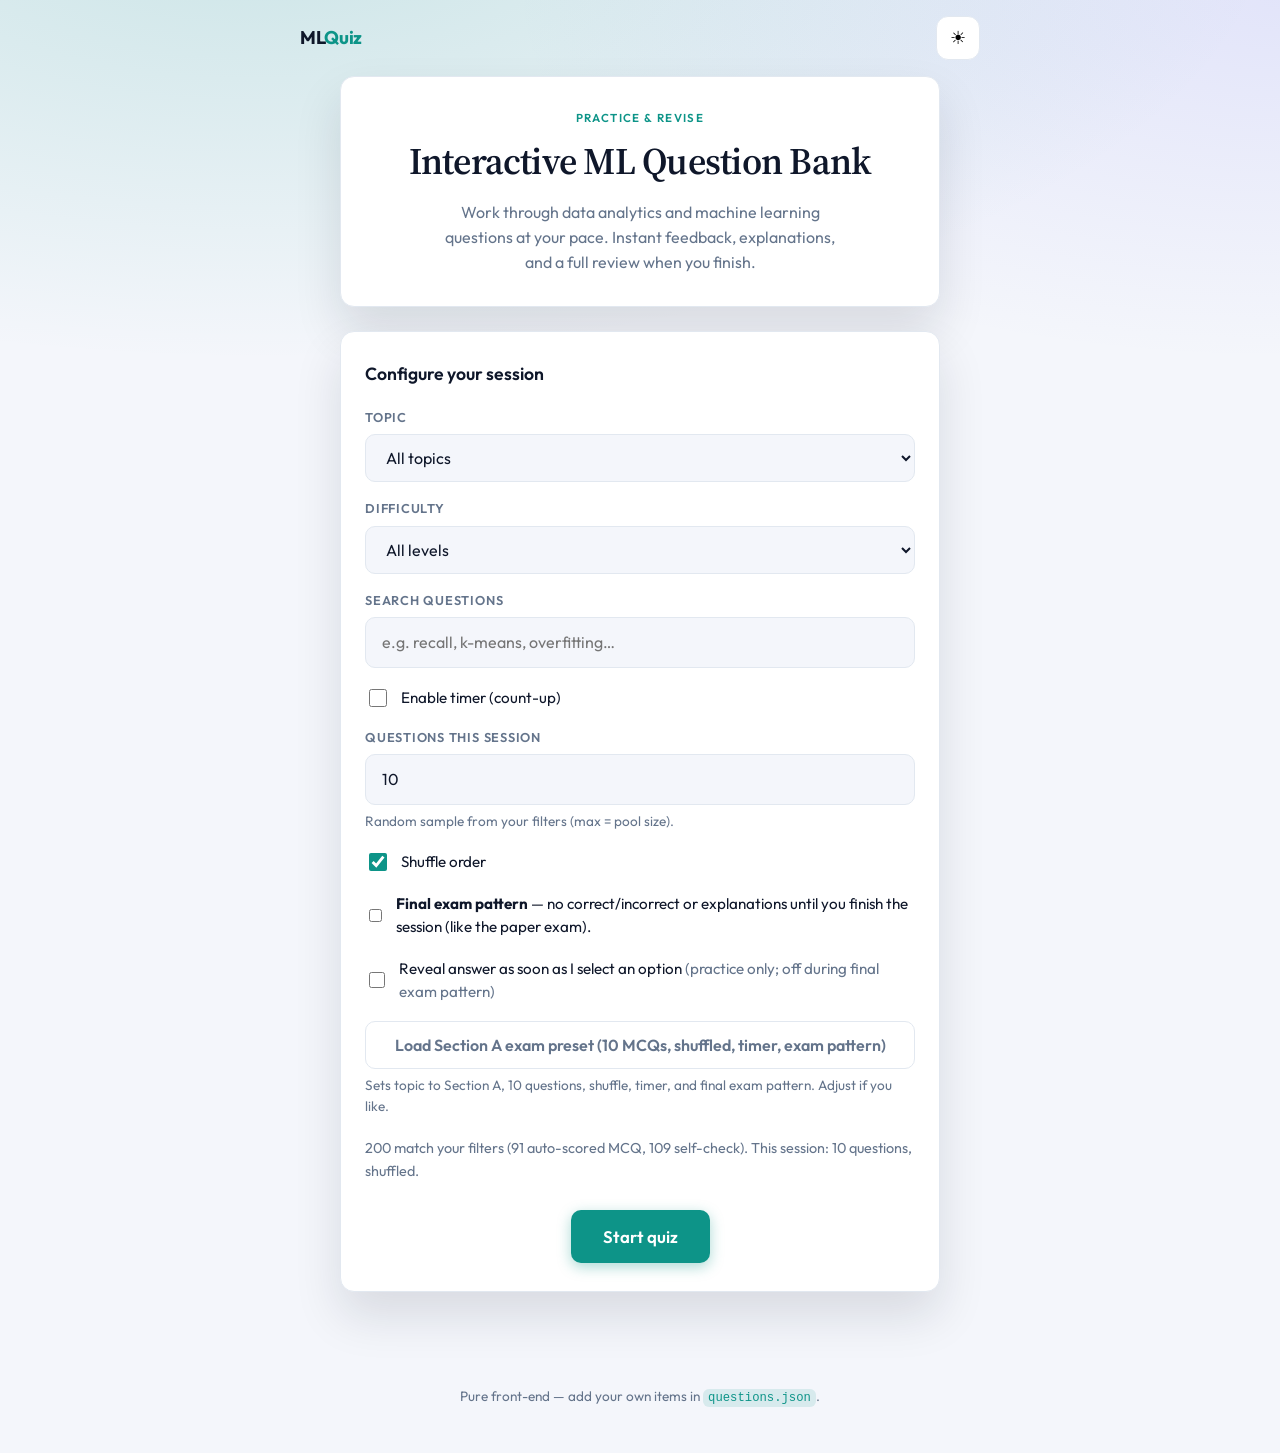
==== index.html @ 60c49401 "Add interactive ML quiz app Introduce a complete static quiz web app: index.html, quiz.html, result." ====
<!DOCTYPE html>
<html lang="en">
  <head>
    <meta charset="UTF-8" />
    <meta name="viewport" content="width=device-width, initial-scale=1.0" />
    <title>Interactive ML Question Bank</title>
    <link rel="preconnect" href="https://fonts.googleapis.com" />
    <link rel="preconnect" href="https://fonts.gstatic.com" crossorigin />
    <link
      href="https://fonts.googleapis.com/css2?family=Outfit:wght@400;500;600;700&family=Source+Serif+4:ital,opsz,wght@0,8..60,400;0,8..60,600;1,8..60,400&display=swap"
      rel="stylesheet"
    />
    <link rel="stylesheet" href="styles.css" />
  </head>
  <body data-page="home">
    <div class="bg-mesh" aria-hidden="true"></div>
    <header class="site-header">
      <a href="index.html" class="logo">ML<span>Quiz</span></a>
      <button type="button" class="btn-icon theme-toggle" aria-label="Toggle dark mode" title="Theme">
        <span class="icon-sun" aria-hidden="true">☀</span>
        <span class="icon-moon" aria-hidden="true">☾</span>
      </button>
    </header>

    <main class="home-main">
      <section class="hero card-elevated animate-in">
        <p class="eyebrow">Practice & revise</p>
        <h1>Interactive ML Question Bank</h1>
        <p class="lead">
          Work through data analytics and machine learning questions at your pace. Instant feedback,
          explanations, and a full review when you finish.
        </p>
      </section>

      <section class="setup-panel card-elevated animate-in delay-1">
        <h2 class="panel-title">Configure your session</h2>

        <div class="form-grid">
          <label class="field">
            <span class="field-label">Topic</span>
            <select id="topicSelect" class="input-select">
              <option value="">All topics</option>
            </select>
          </label>

          <label class="field">
            <span class="field-label">Difficulty</span>
            <select id="difficultySelect" class="input-select">
              <option value="">All levels</option>
              <option value="easy">Easy</option>
              <option value="medium">Medium</option>
              <option value="hard">Hard</option>
            </select>
          </label>

          <label class="field field-full">
            <span class="field-label">Search questions</span>
            <input
              type="search"
              id="searchInput"
              class="input-text"
              placeholder="e.g. recall, k-means, overfitting…"
              autocomplete="off"
            />
          </label>

          <label class="field field-row field-full">
            <input type="checkbox" id="timerToggle" class="input-check" />
            <span class="check-label">Enable timer (count-up)</span>
          </label>

          <label class="field">
            <span class="field-label">Questions this session</span>
            <input
              type="number"
              id="sessionSizeInput"
              class="input-text"
              min="1"
              value="10"
              inputmode="numeric"
            />
            <span class="muted small">Random sample from your filters (max = pool size).</span>
          </label>

          <label class="field field-row field-full">
            <input type="checkbox" id="shuffleToggle" class="input-check" checked />
            <span class="check-label">Shuffle order</span>
          </label>

          <label class="field field-row field-full">
            <input type="checkbox" id="examPatternToggle" class="input-check" />
            <span class="check-label"
              ><strong>Final exam pattern</strong> — no correct/incorrect or explanations until you finish the session (like the paper exam).</span
            >
          </label>

          <label class="field field-row field-full">
            <input type="checkbox" id="autoRevealToggle" class="input-check" />
            <span class="check-label"
              >Reveal answer as soon as I select an option <span class="muted">(practice only; off during final exam pattern)</span></span
            >
          </label>

          <div class="field field-full">
            <button type="button" id="examPresetBtn" class="btn btn-ghost" style="width: 100%">
              Load Section A exam preset (10 MCQs, shuffled, timer, exam pattern)
            </button>
            <span class="muted small">Sets topic to Section A, 10 questions, shuffle, timer, and final exam pattern. Adjust if you like.</span>
          </div>
        </div>

        <p id="questionCountHint" class="hint muted">Loading question bank…</p>

        <div class="actions">
          <button type="button" id="startBtn" class="btn btn-primary btn-lg">Start quiz</button>
        </div>
      </section>
    </main>

    <footer class="site-footer muted">
      <p>Pure front-end — add your own items in <code>questions.json</code>.</p>
    </footer>

    <script src="script.js"></script>
  </body>
</html>
---- styles.css ----
/* ===== Design tokens ===== */
:root {
  --font-sans: "Outfit", system-ui, sans-serif;
  --font-serif: "Source Serif 4", Georgia, serif;
  --radius: 14px;
  --radius-sm: 10px;
  --shadow: 0 4px 24px rgba(15, 23, 42, 0.08);
  --shadow-lg: 0 24px 48px rgba(15, 23, 42, 0.12);
  --transition: 0.28s cubic-bezier(0.4, 0, 0.2, 1);
  --bg: #f4f6fb;
  --bg-card: #ffffff;
  --text: #0f172a;
  --text-muted: #64748b;
  --border: #e2e8f0;
  --accent: #0d9488;
  --accent-hover: #0f766e;
  --accent-soft: rgba(13, 148, 136, 0.12);
  --danger: #dc2626;
  --danger-soft: rgba(220, 38, 38, 0.1);
  --ok: #059669;
  --ok-soft: rgba(5, 150, 105, 0.12);
  --ring: rgba(13, 148, 136, 0.45);
}

html[data-theme="dark"] {
  --bg: #0c1222;
  --bg-card: #151d2e;
  --text: #f1f5f9;
  --text-muted: #94a3b8;
  --border: #2d3a52;
  --shadow: 0 4px 24px rgba(0, 0, 0, 0.35);
  --shadow-lg: 0 24px 48px rgba(0, 0, 0, 0.45);
  --accent-soft: rgba(45, 212, 191, 0.15);
  --danger-soft: rgba(248, 113, 113, 0.15);
  --ok-soft: rgba(52, 211, 153, 0.15);
  --ring: rgba(45, 212, 191, 0.5);
}

*,
*::before,
*::after {
  box-sizing: border-box;
}

html {
  scroll-behavior: smooth;
}

body {
  margin: 0;
  min-height: 100vh;
  font-family: var(--font-sans);
  font-size: 1rem;
  line-height: 1.55;
  color: var(--text);
  background: var(--bg);
  transition: background-color var(--transition), color var(--transition);
}

.bg-mesh {
  position: fixed;
  inset: 0;
  z-index: -1;
  background:
    radial-gradient(ellipse 80% 50% at 20% -10%, rgba(13, 148, 136, 0.18), transparent),
    radial-gradient(ellipse 60% 40% at 100% 0%, rgba(99, 102, 241, 0.12), transparent),
    var(--bg);
  pointer-events: none;
  transition: opacity var(--transition);
}

html[data-theme="dark"] .bg-mesh {
  background:
    radial-gradient(ellipse 80% 50% at 20% -10%, rgba(45, 212, 191, 0.08), transparent),
    radial-gradient(ellipse 60% 40% at 100% 0%, rgba(129, 140, 248, 0.1), transparent),
    var(--bg);
}

code {
  font-size: 0.9em;
  padding: 0.15em 0.4em;
  border-radius: 6px;
  background: var(--accent-soft);
  color: var(--accent);
}

.muted {
  color: var(--text-muted);
}

.small {
  font-size: 0.85rem;
}

.hidden {
  display: none !important;
}

/* ===== Header ===== */
.site-header {
  display: flex;
  align-items: center;
  justify-content: space-between;
  padding: 1rem 1.25rem;
  max-width: 720px;
  margin: 0 auto;
}

.quiz-header {
  max-width: 640px;
}

.logo {
  font-weight: 700;
  font-size: 1.15rem;
  color: var(--text);
  text-decoration: none;
  letter-spacing: -0.02em;
}

.logo span {
  color: var(--accent);
}

.subtle-link {
  font-weight: 600;
  color: var(--text-muted);
  text-decoration: none;
  transition: color var(--transition);
}

.subtle-link:hover {
  color: var(--accent);
}

.quiz-header-meta {
  display: flex;
  align-items: center;
  gap: 0.75rem;
}

.timer-chip,
.score-chip {
  font-size: 0.85rem;
  padding: 0.35rem 0.75rem;
  border-radius: 999px;
  background: var(--bg-card);
  border: 1px solid var(--border);
  box-shadow: var(--shadow);
}

.score-chip strong {
  color: var(--accent);
}

.btn-icon {
  width: 44px;
  height: 44px;
  border-radius: 12px;
  border: 1px solid var(--border);
  background: var(--bg-card);
  cursor: pointer;
  display: grid;
  place-items: center;
  font-size: 1.1rem;
  transition: transform var(--transition), border-color var(--transition), background var(--transition);
}

.btn-icon:hover {
  transform: scale(1.05);
  border-color: var(--accent);
}

.theme-toggle .icon-moon {
  display: none;
}

html[data-theme="dark"] .theme-toggle .icon-sun {
  display: none;
}

html[data-theme="dark"] .theme-toggle .icon-moon {
  display: inline;
}

/* ===== Home ===== */
.home-main,
.quiz-main,
.result-main {
  max-width: 640px;
  margin: 0 auto;
  padding: 0 1.25rem 3rem;
}

.hero {
  text-align: center;
  padding: 2rem 1.5rem;
  margin-bottom: 1.5rem;
}

.eyebrow {
  text-transform: uppercase;
  letter-spacing: 0.12em;
  font-size: 0.72rem;
  font-weight: 600;
  color: var(--accent);
  margin: 0 0 0.75rem;
}

.hero h1 {
  font-family: var(--font-serif);
  font-size: clamp(1.75rem, 5vw, 2.35rem);
  font-weight: 600;
  line-height: 1.2;
  margin: 0 0 1rem;
  letter-spacing: -0.02em;
}

.lead {
  margin: 0;
  color: var(--text-muted);
  max-width: 36ch;
  margin-inline: auto;
}

.card-elevated {
  background: var(--bg-card);
  border: 1px solid var(--border);
  border-radius: var(--radius);
  box-shadow: var(--shadow-lg);
}

.setup-panel {
  padding: 1.75rem 1.5rem;
}

.panel-title {
  font-size: 1.1rem;
  margin: 0 0 1.25rem;
  font-weight: 600;
}

.form-grid {
  display: grid;
  gap: 1.1rem;
}

.field {
  display: flex;
  flex-direction: column;
  gap: 0.4rem;
}

.field-full {
  grid-column: 1 / -1;
}

.field-row {
  flex-direction: row;
  align-items: center;
  gap: 0.65rem;
}

.field-label {
  font-size: 0.8rem;
  font-weight: 600;
  color: var(--text-muted);
  text-transform: uppercase;
  letter-spacing: 0.06em;
}

.input-select,
.input-text {
  font: inherit;
  padding: 0.75rem 1rem;
  border-radius: var(--radius-sm);
  border: 1px solid var(--border);
  background: var(--bg);
  color: var(--text);
  transition: border-color var(--transition), box-shadow var(--transition);
}

.input-select:focus,
.input-text:focus {
  outline: none;
  border-color: var(--accent);
  box-shadow: 0 0 0 3px var(--ring);
}

.input-check {
  width: 1.15rem;
  height: 1.15rem;
  accent-color: var(--accent);
}

.check-label {
  font-size: 0.95rem;
}

.hint {
  margin: 1.25rem 0 0;
  font-size: 0.9rem;
}

.actions {
  margin-top: 1.75rem;
  display: flex;
  justify-content: center;
}

.btn {
  display: inline-flex;
  align-items: center;
  justify-content: center;
  padding: 0.65rem 1.35rem;
  border-radius: var(--radius-sm);
  font: inherit;
  font-weight: 600;
  cursor: pointer;
  text-decoration: none;
  border: none;
  transition: transform 0.2s ease, background var(--transition), color var(--transition), box-shadow var(--transition);
}

.btn:disabled {
  opacity: 0.45;
  cursor: not-allowed;
  transform: none;
}

.btn:not(:disabled):active {
  transform: scale(0.98);
}

.btn-primary {
  background: var(--accent);
  color: #fff;
  box-shadow: 0 4px 14px rgba(13, 148, 136, 0.35);
}

.btn-primary:hover:not(:disabled) {
  background: var(--accent-hover);
}

.btn-secondary {
  background: var(--border);
  color: var(--text);
}

.btn-secondary:hover:not(:disabled) {
  filter: brightness(0.95);
}

html[data-theme="dark"] .btn-secondary {
  background: #2d3a52;
}

.btn-ghost {
  background: transparent;
  color: var(--text-muted);
  border: 1px solid var(--border);
}

.btn-ghost:hover:not(:disabled) {
  border-color: var(--accent);
  color: var(--accent);
}

.btn-lg {
  padding: 0.85rem 2rem;
  font-size: 1.05rem;
}

.site-footer {
  text-align: center;
  padding: 2rem 1rem;
  font-size: 0.85rem;
}

/* ===== Quiz ===== */
.progress-wrap {
  margin-bottom: 1.25rem;
}

.progress-label {
  display: flex;
  justify-content: space-between;
  align-items: center;
  margin-bottom: 0.5rem;
  font-size: 0.9rem;
  font-weight: 500;
}

.progress-track {
  height: 8px;
  border-radius: 999px;
  background: var(--border);
  overflow: hidden;
}

.progress-fill {
  height: 100%;
  width: 0%;
  border-radius: 999px;
  background: linear-gradient(90deg, var(--accent), #6366f1);
  transition: width 0.45s cubic-bezier(0.4, 0, 0.2, 1);
}

.badge {
  display: inline-block;
  font-size: 0.72rem;
  font-weight: 600;
  text-transform: uppercase;
  letter-spacing: 0.05em;
  padding: 0.25rem 0.55rem;
  border-radius: 6px;
  background: var(--accent-soft);
  color: var(--accent);
}

.badge-diff.easy {
  background: var(--ok-soft);
  color: var(--ok);
}

.badge-diff.medium {
  background: rgba(234, 179, 8, 0.15);
  color: #ca8a04;
}

html[data-theme="dark"] .badge-diff.medium {
  color: #fbbf24;
}

.badge-diff.hard {
  background: var(--danger-soft);
  color: var(--danger);
}

.question-card {
  padding: 1.75rem 1.5rem 2rem;
  transition: opacity var(--transition), transform var(--transition);
}

.question-card.fade-out {
  opacity: 0;
  transform: translateX(-12px);
}

.question-card.fade-in {
  animation: cardIn 0.45s ease forwards;
}

@keyframes cardIn {
  from {
    opacity: 0;
    transform: translateX(12px);
  }
  to {
    opacity: 1;
    transform: translateX(0);
  }
}

.question-meta {
  display: flex;
  flex-wrap: wrap;
  gap: 0.5rem;
  margin-bottom: 1rem;
}

.question-text {
  font-family: var(--font-serif);
  font-size: 1.2rem;
  font-weight: 600;
  line-height: 1.45;
  margin: 0 0 1.25rem;
}

.question-text.pre-wrap,
.pre-wrap {
  white-space: pre-wrap;
}

.question-text.pre-wrap {
  font-size: 1.05rem;
  font-weight: 500;
}

.self-check-hint {
  margin: 0;
  padding: 1rem 1.1rem;
  border-radius: var(--radius-sm);
  border: 1px dashed var(--border);
  background: var(--bg);
  font-size: 0.95rem;
}

.review-status.practice {
  background: var(--accent-soft);
  color: var(--accent);
}

.options-list {
  list-style: none;
  margin: 0 0 1.5rem;
  padding: 0;
  display: flex;
  flex-direction: column;
  gap: 0.65rem;
}

.option-item {
  margin: 0;
}

.option-btn {
  width: 100%;
  text-align: left;
  padding: 1rem 1.1rem;
  border-radius: var(--radius-sm);
  border: 2px solid var(--border);
  background: var(--bg);
  color: var(--text);
  font: inherit;
  cursor: pointer;
  transition: border-color var(--transition), background var(--transition), transform 0.2s ease;
}

.option-btn:hover:not(:disabled) {
  border-color: var(--accent);
  transform: translateX(4px);
}

.option-btn.selected {
  border-color: var(--accent);
  background: var(--accent-soft);
}

.option-btn.correct {
  border-color: var(--ok);
  background: var(--ok-soft);
}

.option-btn.wrong {
  border-color: var(--danger);
  background: var(--danger-soft);
}

.option-btn:disabled {
  cursor: default;
}

.quiz-actions-row {
  display: flex;
  flex-wrap: wrap;
  gap: 0.65rem;
  justify-content: space-between;
  align-items: center;
}

.quiz-actions-row .btn-primary {
  margin-left: auto;
}

.feedback-panel {
  margin-top: 1.5rem;
  padding-top: 1.5rem;
  border-top: 1px solid var(--border);
  animation: fadeUp 0.4s ease;
}

@keyframes fadeUp {
  from {
    opacity: 0;
    transform: translateY(8px);
  }
  to {
    opacity: 1;
    transform: translateY(0);
  }
}

.feedback-verdict {
  font-weight: 700;
  font-size: 1.05rem;
  margin: 0 0 1rem;
}

.feedback-verdict.ok {
  color: var(--ok);
}

.feedback-verdict.bad {
  color: var(--danger);
}

.explanation-title {
  font-size: 0.8rem;
  text-transform: uppercase;
  letter-spacing: 0.08em;
  color: var(--text-muted);
  margin: 0 0 0.35rem;
}

.explanation-text {
  margin: 0;
  color: var(--text-muted);
  font-size: 0.95rem;
}

/* ===== Results ===== */
.result-main {
  max-width: 720px;
}

.result-hero {
  padding: 2rem 1.5rem;
  margin-bottom: 2rem;
  text-align: center;
}

.result-hero h1 {
  font-family: var(--font-serif);
  margin: 0 0 1.5rem;
}

.result-stats {
  display: flex;
  flex-direction: column;
  align-items: center;
  gap: 1.5rem;
}

@media (min-width: 540px) {
  .result-stats {
    flex-direction: row;
    justify-content: center;
    align-items: center;
  }
}

.stat-ring-wrap {
  position: relative;
  width: 120px;
  height: 120px;
}

.stat-ring {
  width: 120px;
  height: 120px;
  transform: rotate(-90deg);
}

.ring-bg {
  fill: none;
  stroke: var(--border);
  stroke-width: 10;
}

.ring-fg {
  fill: none;
  stroke: var(--accent);
  stroke-width: 10;
  stroke-linecap: round;
  stroke-dasharray: 326.73;
  stroke-dashoffset: 326.73;
  transition: stroke-dashoffset 1s cubic-bezier(0.4, 0, 0.2, 1);
}

.stat-ring-label {
  position: absolute;
  inset: 0;
  display: flex;
  flex-direction: column;
  align-items: center;
  justify-content: center;
}

.stat-pct {
  font-size: 1.5rem;
  font-weight: 700;
}

.stat-grid {
  display: grid;
  grid-template-columns: repeat(auto-fill, minmax(120px, 1fr));
  gap: 1rem;
  text-align: center;
}

.stat-item {
  padding: 0.75rem 1rem;
  border-radius: var(--radius-sm);
  background: var(--bg);
  border: 1px solid var(--border);
}

.stat-value {
  display: block;
  font-size: 1.35rem;
  font-weight: 700;
}

.stat-wrong .stat-value {
  color: var(--danger);
}

.stat-label {
  font-size: 0.75rem;
  text-transform: uppercase;
  letter-spacing: 0.06em;
  color: var(--text-muted);
}

.result-actions {
  flex-wrap: wrap;
  gap: 0.75rem;
}

.review-section {
  margin-bottom: 2rem;
}

.review-hint {
  margin: -0.5rem 0 1rem;
  font-size: 0.9rem;
}

.review-item {
  border: 1px solid var(--border);
  border-radius: var(--radius-sm);
  margin-bottom: 0.65rem;
  overflow: hidden;
  background: var(--bg-card);
  transition: box-shadow var(--transition);
}

.review-item[open] {
  box-shadow: var(--shadow);
}

.review-summary {
  padding: 1rem 1.1rem;
  cursor: pointer;
  font-weight: 600;
  list-style: none;
  display: flex;
  align-items: flex-start;
  gap: 0.75rem;
  transition: background var(--transition);
}

.review-summary::-webkit-details-marker {
  display: none;
}

.review-summary:hover {
  background: var(--bg);
}

.review-status {
  flex-shrink: 0;
  font-size: 0.75rem;
  padding: 0.2rem 0.5rem;
  border-radius: 6px;
  font-weight: 700;
}

.review-status.ok {
  background: var(--ok-soft);
  color: var(--ok);
}

.review-status.bad {
  background: var(--danger-soft);
  color: var(--danger);
}

.review-q {
  flex: 1;
  font-size: 0.95rem;
  line-height: 1.4;
}

.review-body {
  padding: 0 1.1rem 1.1rem;
  border-top: 1px solid var(--border);
  font-size: 0.9rem;
  color: var(--text-muted);
}

.review-body p {
  margin: 0.5rem 0;
}

/* ===== Animations (home) ===== */
.animate-in {
  opacity: 0;
  animation: fadeUp 0.55s ease forwards;
}

.animate-in.delay-1 {
  animation-delay: 0.12s;
}

@media (prefers-reduced-motion: reduce) {
  *,
  *::before,
  *::after {
    animation-duration: 0.01ms !important;
    animation-iteration-count: 1 !important;
    transition-duration: 0.01ms !important;
  }

  .progress-fill {
    transition: none;
  }
}
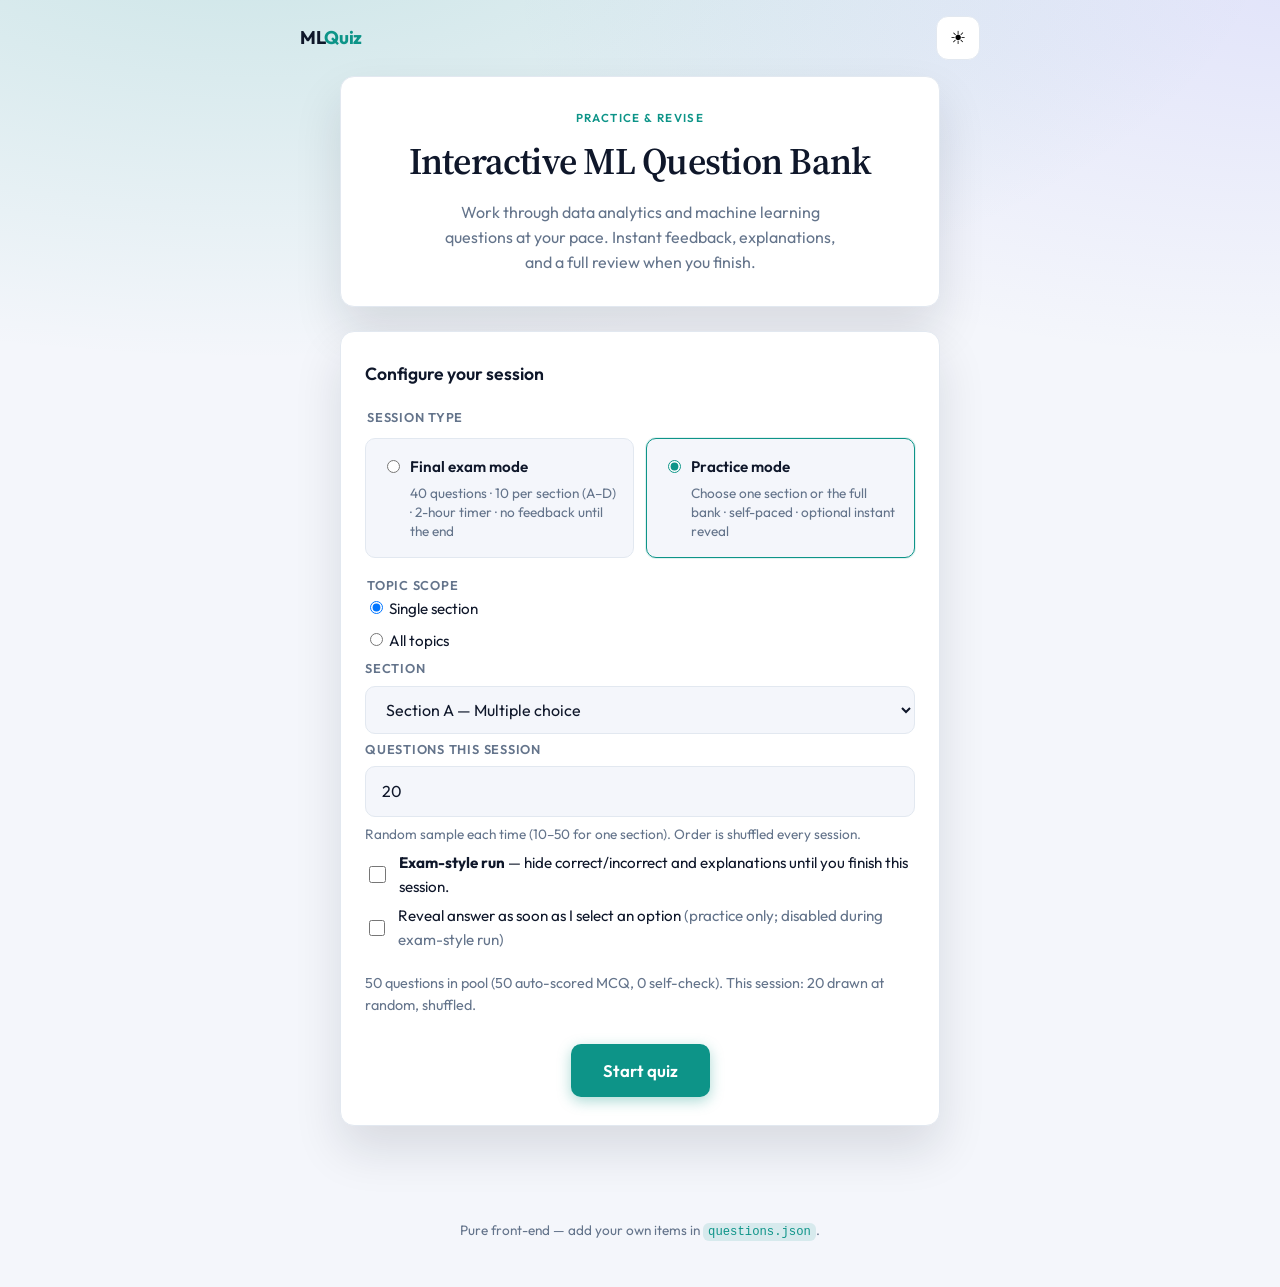
==== commit e35aa6c1: "Updated Flow" ====
--- a/index.html
+++ b/index.html
@@ -36,76 +36,87 @@
         <h2 class="panel-title">Configure your session</h2>
 
         <div class="form-grid">
-          <label class="field">
-            <span class="field-label">Topic</span>
-            <select id="topicSelect" class="input-select">
-              <option value="">All topics</option>
-            </select>
-          </label>
+          <fieldset class="field field-full mode-phase">
+            <legend class="field-label">Session type</legend>
+            <div class="mode-picker" role="radiogroup" aria-label="Session type">
+              <label class="mode-card">
+                <input type="radio" name="sessionFlow" value="final_exam" id="flowFinalExam" />
+                <span class="mode-card-title">Final exam mode</span>
+                <span class="mode-card-desc muted small">40 questions · 10 per section (A–D) · 2-hour timer · no feedback until the end</span>
+              </label>
+              <label class="mode-card">
+                <input type="radio" name="sessionFlow" value="practice" id="flowPractice" checked />
+                <span class="mode-card-title">Practice mode</span>
+                <span class="mode-card-desc muted small">Choose one section or the full bank · self-paced · optional instant reveal</span>
+              </label>
+            </div>
+          </fieldset>
 
-          <label class="field">
-            <span class="field-label">Difficulty</span>
-            <select id="difficultySelect" class="input-select">
-              <option value="">All levels</option>
-              <option value="easy">Easy</option>
-              <option value="medium">Medium</option>
-              <option value="hard">Hard</option>
-            </select>
-          </label>
+          <div id="panelFinalExam" class="field field-full hidden" aria-live="polite">
+            <div class="exam-summary">
+              <p class="exam-summary-lead">
+                You are about to start a <strong>40-question</strong> balanced exam with a <strong>2-hour</strong> countdown timer.
+              </p>
+              <p class="muted small">
+                Questions are drawn at random: exactly <strong>10</strong> from each of sections <strong>A</strong>, <strong>B</strong>,
+                <strong>C</strong>, and <strong>D</strong>, then shuffled. You will not see correct answers or explanations until you finish.
+              </p>
+            </div>
+            <ul class="exam-summary-table muted small">
+              <li><span>Questions</span><span>40 (fixed)</span></li>
+              <li><span>Timer</span><span>120 minutes (countdown)</span></li>
+              <li><span>Distribution</span><span>10 per section, random</span></li>
+            </ul>
+          </div>
 
-          <label class="field field-full">
-            <span class="field-label">Search questions</span>
-            <input
-              type="search"
-              id="searchInput"
-              class="input-text"
-              placeholder="e.g. recall, k-means, overfitting…"
-              autocomplete="off"
-            />
-          </label>
+          <div id="panelPractice" class="field field-full practice-config">
+            <fieldset class="practice-scope-field">
+              <legend class="field-label">Topic scope</legend>
+              <div class="scope-radios">
+                <label class="field-row scope-row">
+                  <input type="radio" name="practiceScope" value="single_section" id="practiceScopeSingle" checked />
+                  <span class="check-label">Single section</span>
+                </label>
+                <label class="field-row scope-row">
+                  <input type="radio" name="practiceScope" value="all_topics" id="practiceScopeAll" />
+                  <span class="check-label">All topics</span>
+                </label>
+              </div>
+            </fieldset>
 
-          <label class="field field-row field-full">
-            <input type="checkbox" id="timerToggle" class="input-check" />
-            <span class="check-label">Enable timer (count-up)</span>
-          </label>
+            <label class="field" id="practiceSectionField">
+              <span class="field-label">Section</span>
+              <select id="practiceSectionSelect" class="input-select" aria-label="Section for practice"></select>
+            </label>
 
-          <label class="field">
-            <span class="field-label">Questions this session</span>
-            <input
-              type="number"
-              id="sessionSizeInput"
-              class="input-text"
-              min="1"
-              value="10"
-              inputmode="numeric"
-            />
-            <span class="muted small">Random sample from your filters (max = pool size).</span>
-          </label>
+            <label class="field">
+              <span class="field-label">Questions this session</span>
+              <input
+                type="number"
+                id="practiceSessionSize"
+                class="input-text"
+                min="10"
+                max="50"
+                value="20"
+                inputmode="numeric"
+              />
+              <span id="practiceCountHint" class="muted small">Random sample each time (10–50 for one section).</span>
+            </label>
 
-          <label class="field field-row field-full">
-            <input type="checkbox" id="shuffleToggle" class="input-check" checked />
-            <span class="check-label">Shuffle order</span>
-          </label>
+            <label class="field field-row field-full">
+              <input type="checkbox" id="examPatternToggle" class="input-check" />
+              <span class="check-label"
+                ><strong>Exam-style run</strong> — hide correct/incorrect and explanations until you finish this session.</span
+              >
+            </label>
 
-          <label class="field field-row field-full">
-            <input type="checkbox" id="examPatternToggle" class="input-check" />
-            <span class="check-label"
-              ><strong>Final exam pattern</strong> — no correct/incorrect or explanations until you finish the session (like the paper exam).</span
-            >
-          </label>
-
-          <label class="field field-row field-full">
-            <input type="checkbox" id="autoRevealToggle" class="input-check" />
-            <span class="check-label"
-              >Reveal answer as soon as I select an option <span class="muted">(practice only; off during final exam pattern)</span></span
-            >
-          </label>
-
-          <div class="field field-full">
-            <button type="button" id="examPresetBtn" class="btn btn-ghost" style="width: 100%">
-              Load Section A exam preset (10 MCQs, shuffled, timer, exam pattern)
-            </button>
-            <span class="muted small">Sets topic to Section A, 10 questions, shuffle, timer, and final exam pattern. Adjust if you like.</span>
+            <label class="field field-row field-full">
+              <input type="checkbox" id="autoRevealToggle" class="input-check" />
+              <span class="check-label"
+                >Reveal answer as soon as I select an option
+                <span class="muted">(practice only; disabled during exam-style run)</span></span
+              >
+            </label>
           </div>
         </div>
 
--- a/styles.css
+++ b/styles.css
@@ -261,6 +261,120 @@
   gap: 0.65rem;
 }
 
+.mode-phase {
+  border: 0;
+  margin: 0;
+  padding: 0;
+}
+
+.mode-phase > .field-label {
+  margin-bottom: 0.65rem;
+}
+
+.mode-picker {
+  display: grid;
+  gap: 0.75rem;
+}
+
+@media (min-width: 520px) {
+  .mode-picker {
+    grid-template-columns: 1fr 1fr;
+  }
+}
+
+.mode-card {
+  display: flex;
+  flex-direction: column;
+  gap: 0.35rem;
+  padding: 1rem 1rem 1rem 2.75rem;
+  border: 1px solid var(--border);
+  border-radius: var(--radius-sm);
+  background: var(--bg);
+  cursor: pointer;
+  transition: border-color var(--transition), box-shadow var(--transition);
+  position: relative;
+}
+
+.mode-card:has(input:focus-visible) {
+  outline: 2px solid var(--ring);
+  outline-offset: 2px;
+}
+
+.mode-card:has(input:checked) {
+  border-color: var(--accent);
+  box-shadow: 0 0 0 1px var(--accent-soft);
+}
+
+.mode-card input {
+  position: absolute;
+  left: 1rem;
+  top: 1.15rem;
+  accent-color: var(--accent);
+}
+
+.mode-card-title {
+  font-weight: 600;
+  font-size: 0.95rem;
+}
+
+.mode-card-desc {
+  line-height: 1.4;
+}
+
+.exam-summary {
+  padding: 1rem 1.1rem;
+  border-radius: var(--radius-sm);
+  border: 1px solid var(--border);
+  background: var(--accent-soft);
+}
+
+.exam-summary-lead {
+  margin: 0 0 0.65rem;
+  font-size: 0.95rem;
+}
+
+.exam-summary-table {
+  list-style: none;
+  margin: 0.75rem 0 0;
+  padding: 0;
+  display: grid;
+  gap: 0.35rem;
+}
+
+.exam-summary-table li {
+  display: flex;
+  justify-content: space-between;
+  gap: 1rem;
+  padding: 0.35rem 0;
+  border-bottom: 1px solid var(--border);
+}
+
+.exam-summary-table li:last-child {
+  border-bottom: 0;
+}
+
+.practice-scope-field {
+  border: 0;
+  margin: 0;
+  padding: 0;
+}
+
+.scope-radios {
+  display: flex;
+  flex-direction: column;
+  gap: 0.5rem;
+}
+
+.scope-row {
+  margin: 0;
+}
+
+.timer-chip.timer-countdown {
+  border-color: var(--accent);
+  color: var(--accent);
+  font-weight: 600;
+}
+
 .field-label {
   font-size: 0.8rem;
   font-weight: 600;
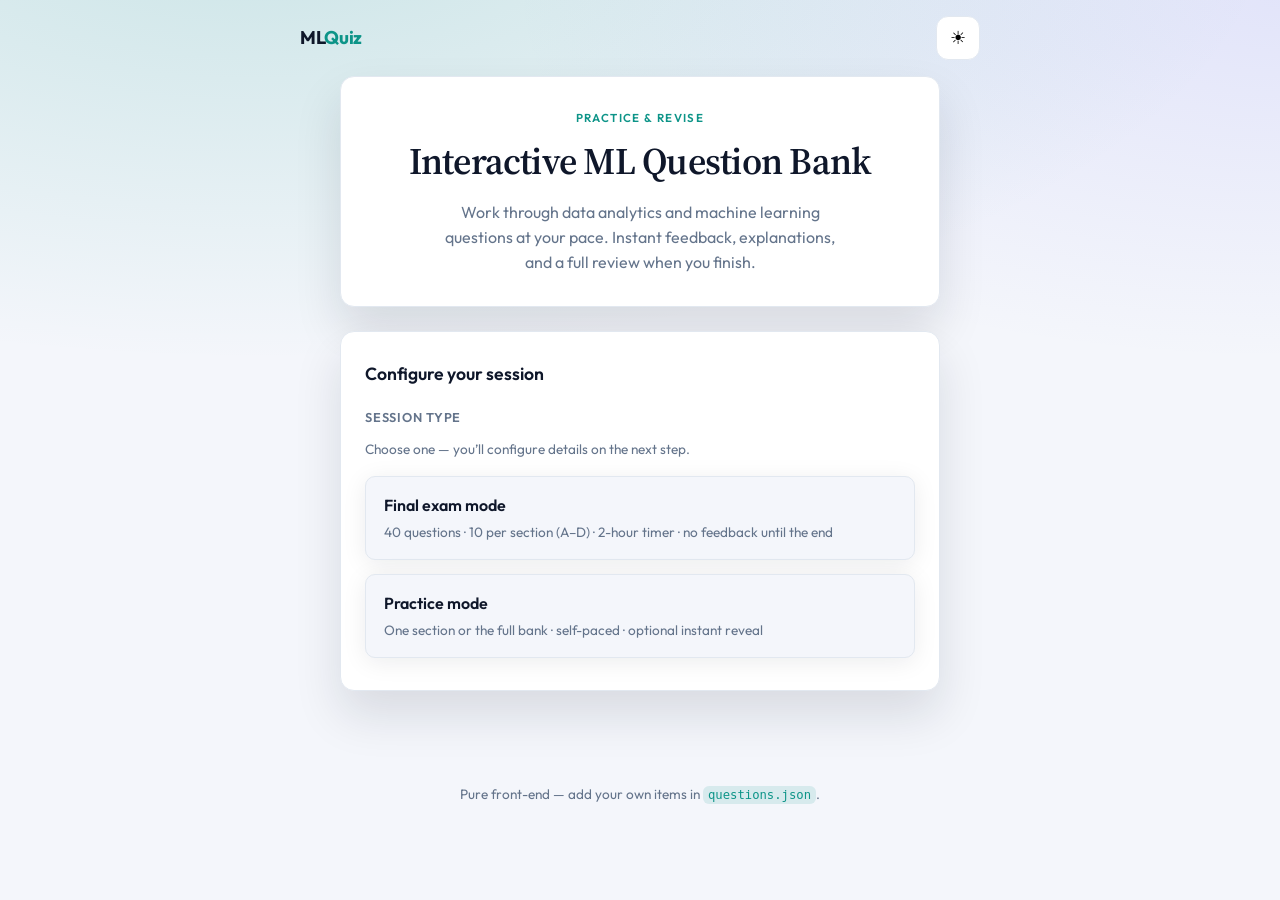
==== commit c64b2972: "Refactor session setup UI; bump asset versions Replace the single-step radio-based session picker wi" ====
--- a/index.html
+++ b/index.html
@@ -10,7 +10,7 @@
       href="https://fonts.googleapis.com/css2?family=Outfit:wght@400;500;600;700&family=Source+Serif+4:ital,opsz,wght@0,8..60,400;0,8..60,600;1,8..60,400&display=swap"
       rel="stylesheet"
     />
-    <link rel="stylesheet" href="styles.css" />
+    <link rel="stylesheet" href="styles.css?v=2" />
   </head>
   <body data-page="home">
     <div class="bg-mesh" aria-hidden="true"></div>
@@ -35,95 +35,114 @@
       <section class="setup-panel card-elevated animate-in delay-1">
         <h2 class="panel-title">Configure your session</h2>
 
-        <div class="form-grid">
-          <fieldset class="field field-full mode-phase">
-            <legend class="field-label">Session type</legend>
-            <div class="mode-picker" role="radiogroup" aria-label="Session type">
-              <label class="mode-card">
-                <input type="radio" name="sessionFlow" value="final_exam" id="flowFinalExam" />
-                <span class="mode-card-title">Final exam mode</span>
-                <span class="mode-card-desc muted small">40 questions · 10 per section (A–D) · 2-hour timer · no feedback until the end</span>
-              </label>
-              <label class="mode-card">
-                <input type="radio" name="sessionFlow" value="practice" id="flowPractice" checked />
-                <span class="mode-card-title">Practice mode</span>
-                <span class="mode-card-desc muted small">Choose one section or the full bank · self-paced · optional instant reveal</span>
-              </label>
+        <!-- Step 1: session type only (avoids cramped two-column layout on narrow / older browsers) -->
+        <div id="setupPhasePick" class="setup-phase-pick">
+          <p id="setupLoadLine" class="hint muted">Loading question bank…</p>
+          <div id="setupModeChoices" class="hidden" aria-hidden="true">
+            <p class="field-label">Session type</p>
+            <p class="muted small setup-phase-intro">Choose one — you’ll configure details on the next step.</p>
+            <div class="mode-choice-stack" role="group" aria-label="Session type">
+              <button type="button" class="mode-choice-btn" id="pickFinalExam" aria-describedby="pickFinalExamDesc">
+                <span class="mode-choice-title">Final exam mode</span>
+                <span class="mode-choice-desc muted small" id="pickFinalExamDesc"
+                  >40 questions · 10 per section (A–D) · 2-hour timer · no feedback until the end</span
+                >
+              </button>
+              <button type="button" class="mode-choice-btn" id="pickPractice" aria-describedby="pickPracticeDesc">
+                <span class="mode-choice-title">Practice mode</span>
+                <span class="mode-choice-desc muted small" id="pickPracticeDesc"
+                  >One section or the full bank · self-paced · optional instant reveal</span
+                >
+              </button>
             </div>
-          </fieldset>
-
-          <div id="panelFinalExam" class="field field-full hidden" aria-live="polite">
-            <div class="exam-summary">
-              <p class="exam-summary-lead">
-                You are about to start a <strong>40-question</strong> balanced exam with a <strong>2-hour</strong> countdown timer.
-              </p>
-              <p class="muted small">
-                Questions are drawn at random: exactly <strong>10</strong> from each of sections <strong>A</strong>, <strong>B</strong>,
-                <strong>C</strong>, and <strong>D</strong>, then shuffled. You will not see correct answers or explanations until you finish.
-              </p>
-            </div>
-            <ul class="exam-summary-table muted small">
-              <li><span>Questions</span><span>40 (fixed)</span></li>
-              <li><span>Timer</span><span>120 minutes (countdown)</span></li>
-              <li><span>Distribution</span><span>10 per section, random</span></li>
-            </ul>
-          </div>
-
-          <div id="panelPractice" class="field field-full practice-config">
-            <fieldset class="practice-scope-field">
-              <legend class="field-label">Topic scope</legend>
-              <div class="scope-radios">
-                <label class="field-row scope-row">
-                  <input type="radio" name="practiceScope" value="single_section" id="practiceScopeSingle" checked />
-                  <span class="check-label">Single section</span>
-                </label>
-                <label class="field-row scope-row">
-                  <input type="radio" name="practiceScope" value="all_topics" id="practiceScopeAll" />
-                  <span class="check-label">All topics</span>
-                </label>
-              </div>
-            </fieldset>
-
-            <label class="field" id="practiceSectionField">
-              <span class="field-label">Section</span>
-              <select id="practiceSectionSelect" class="input-select" aria-label="Section for practice"></select>
-            </label>
-
-            <label class="field">
-              <span class="field-label">Questions this session</span>
-              <input
-                type="number"
-                id="practiceSessionSize"
-                class="input-text"
-                min="10"
-                max="50"
-                value="20"
-                inputmode="numeric"
-              />
-              <span id="practiceCountHint" class="muted small">Random sample each time (10–50 for one section).</span>
-            </label>
-
-            <label class="field field-row field-full">
-              <input type="checkbox" id="examPatternToggle" class="input-check" />
-              <span class="check-label"
-                ><strong>Exam-style run</strong> — hide correct/incorrect and explanations until you finish this session.</span
-              >
-            </label>
-
-            <label class="field field-row field-full">
-              <input type="checkbox" id="autoRevealToggle" class="input-check" />
-              <span class="check-label"
-                >Reveal answer as soon as I select an option
-                <span class="muted">(practice only; disabled during exam-style run)</span></span
-              >
-            </label>
           </div>
         </div>
 
-        <p id="questionCountHint" class="hint muted">Loading question bank…</p>
+        <!-- Step 2: details + start (hidden until a mode is chosen) -->
+        <div id="setupPhaseDetails" class="setup-phase-details hidden" aria-live="polite">
+          <div class="setup-phase-bar">
+            <p class="setup-phase-chosen" id="chosenModeLabel"></p>
+            <button type="button" class="btn btn-ghost change-mode-btn" id="changeModeBtn">Change session type</button>
+          </div>
 
-        <div class="actions">
-          <button type="button" id="startBtn" class="btn btn-primary btn-lg">Start quiz</button>
+          <!-- Synced from step-1 buttons; kept for settings + legacy logic -->
+          <input type="radio" name="sessionFlow" id="flowFinalExam" value="final_exam" class="visually-hidden" tabindex="-1" />
+          <input type="radio" name="sessionFlow" id="flowPractice" value="practice" class="visually-hidden" tabindex="-1" />
+
+          <div class="form-grid">
+            <div id="panelFinalExam" class="field field-full hidden">
+              <div class="exam-summary">
+                <p class="exam-summary-lead">
+                  You are about to start a <strong>40-question</strong> balanced exam with a <strong>2-hour</strong> countdown timer.
+                </p>
+                <p class="muted small">
+                  Questions are drawn at random: exactly <strong>10</strong> from each of sections <strong>A</strong>, <strong>B</strong>,
+                  <strong>C</strong>, and <strong>D</strong>, then shuffled. You will not see correct answers or explanations until you finish.
+                </p>
+              </div>
+              <ul class="exam-summary-table muted small">
+                <li><span>Questions</span><span>40 (fixed)</span></li>
+                <li><span>Timer</span><span>120 minutes (countdown)</span></li>
+                <li><span>Distribution</span><span>10 per section, random</span></li>
+              </ul>
+            </div>
+
+            <div id="panelPractice" class="field field-full practice-config hidden">
+              <fieldset class="practice-scope-field">
+                <legend class="field-label">Topic scope</legend>
+                <div class="scope-radios">
+                  <label class="field-row scope-row">
+                    <input type="radio" name="practiceScope" value="single_section" id="practiceScopeSingle" checked />
+                    <span class="check-label">Single section</span>
+                  </label>
+                  <label class="field-row scope-row">
+                    <input type="radio" name="practiceScope" value="all_topics" id="practiceScopeAll" />
+                    <span class="check-label">All topics</span>
+                  </label>
+                </div>
+              </fieldset>
+
+              <label class="field" id="practiceSectionField">
+                <span class="field-label">Section</span>
+                <select id="practiceSectionSelect" class="input-select" aria-label="Section for practice"></select>
+              </label>
+
+              <label class="field">
+                <span class="field-label">Questions this session</span>
+                <input
+                  type="number"
+                  id="practiceSessionSize"
+                  class="input-text"
+                  min="10"
+                  max="50"
+                  value="20"
+                  inputmode="numeric"
+                />
+                <span id="practiceCountHint" class="muted small">Random sample each time (10–50 for one section).</span>
+              </label>
+
+              <label class="field field-row field-full">
+                <input type="checkbox" id="examPatternToggle" class="input-check" />
+                <span class="check-label"
+                  ><strong>Exam-style run</strong> — hide correct/incorrect and explanations until you finish this session.</span
+                >
+              </label>
+
+              <label class="field field-row field-full">
+                <input type="checkbox" id="autoRevealToggle" class="input-check" />
+                <span class="check-label"
+                  >Reveal answer as soon as I select an option
+                  <span class="muted">(practice only; disabled during exam-style run)</span></span
+                >
+              </label>
+            </div>
+          </div>
+
+          <p id="questionCountHint" class="hint muted"></p>
+
+          <div class="actions">
+            <button type="button" id="startBtn" class="btn btn-primary btn-lg">Start quiz</button>
+          </div>
         </div>
       </section>
     </main>
@@ -132,6 +151,6 @@
       <p>Pure front-end — add your own items in <code>questions.json</code>.</p>
     </footer>
 
-    <script src="script.js"></script>
+    <script src="script.js?v=2"></script>
   </body>
 </html>
--- a/styles.css
+++ b/styles.css
@@ -96,6 +96,18 @@
   display: none !important;
 }
 
+.visually-hidden {
+  position: absolute;
+  width: 1px;
+  height: 1px;
+  padding: 0;
+  margin: -1px;
+  overflow: hidden;
+  clip: rect(0, 0, 0, 0);
+  white-space: nowrap;
+  border: 0;
+}
+
 /* ===== Header ===== */
 .site-header {
   display: flex;
@@ -261,64 +273,96 @@
   gap: 0.65rem;
 }
 
-.mode-phase {
-  border: 0;
+.setup-phase-pick {
+  margin-bottom: 0.25rem;
+}
+
+.setup-phase-intro {
+  margin: 0 0 1rem;
+  line-height: 1.45;
+}
+
+/* Stacked full-width choices — reliable on GitHub Pages / mobile (no overlapping radios) */
+.mode-choice-stack {
+  display: flex;
+  flex-direction: column;
+  gap: 0.85rem;
+}
+
+.mode-choice-btn {
+  display: block;
+  width: 100%;
   margin: 0;
-  padding: 0;
-}
-
-.mode-phase > .field-label {
-  margin-bottom: 0.65rem;
-}
-
-.mode-picker {
-  display: grid;
-  gap: 0.75rem;
-}
-
-@media (min-width: 520px) {
-  .mode-picker {
-    grid-template-columns: 1fr 1fr;
-  }
-}
-
-.mode-card {
-  display: flex;
-  flex-direction: column;
-  gap: 0.35rem;
-  padding: 1rem 1rem 1rem 2.75rem;
+  padding: 1rem 1.15rem;
+  text-align: left;
+  font: inherit;
+  color: inherit;
+  cursor: pointer;
   border: 1px solid var(--border);
   border-radius: var(--radius-sm);
   background: var(--bg);
-  cursor: pointer;
-  transition: border-color var(--transition), box-shadow var(--transition);
-  position: relative;
-}
-
-.mode-card:has(input:focus-visible) {
-  outline: 2px solid var(--ring);
-  outline-offset: 2px;
-}
-
-.mode-card:has(input:checked) {
+  box-shadow: var(--shadow);
+  transition: border-color var(--transition), box-shadow var(--transition), transform 0.15s ease;
+}
+
+.mode-choice-btn:hover {
   border-color: var(--accent);
-  box-shadow: 0 0 0 1px var(--accent-soft);
-}
-
-.mode-card input {
-  position: absolute;
-  left: 1rem;
-  top: 1.15rem;
-  accent-color: var(--accent);
-}
-
-.mode-card-title {
+}
+
+.mode-choice-btn:focus {
+  outline: none;
+  border-color: var(--accent);
+  box-shadow: 0 0 0 3px var(--ring);
+}
+
+.mode-choice-btn:active {
+  transform: scale(0.99);
+}
+
+.mode-choice-btn:disabled {
+  opacity: 0.55;
+  cursor: not-allowed;
+  transform: none;
+}
+
+.mode-choice-title {
+  display: block;
+  font-weight: 600;
+  font-size: 1rem;
+  margin-bottom: 0.35rem;
+}
+
+.mode-choice-desc {
+  display: block;
+  line-height: 1.45;
+  margin: 0;
+}
+
+.setup-phase-details {
+  margin-top: 0.5rem;
+}
+
+.setup-phase-bar {
+  display: flex;
+  flex-wrap: wrap;
+  align-items: center;
+  justify-content: space-between;
+  gap: 0.75rem 1rem;
+  margin-bottom: 1.25rem;
+  padding-bottom: 1rem;
+  border-bottom: 1px solid var(--border);
+}
+
+.setup-phase-chosen {
+  margin: 0;
   font-weight: 600;
   font-size: 0.95rem;
 }
 
-.mode-card-desc {
-  line-height: 1.4;
+.change-mode-btn {
+  flex-shrink: 0;
+  padding: 0.45rem 0.85rem;
+  font-size: 0.85rem;
 }
 
 .exam-summary {
